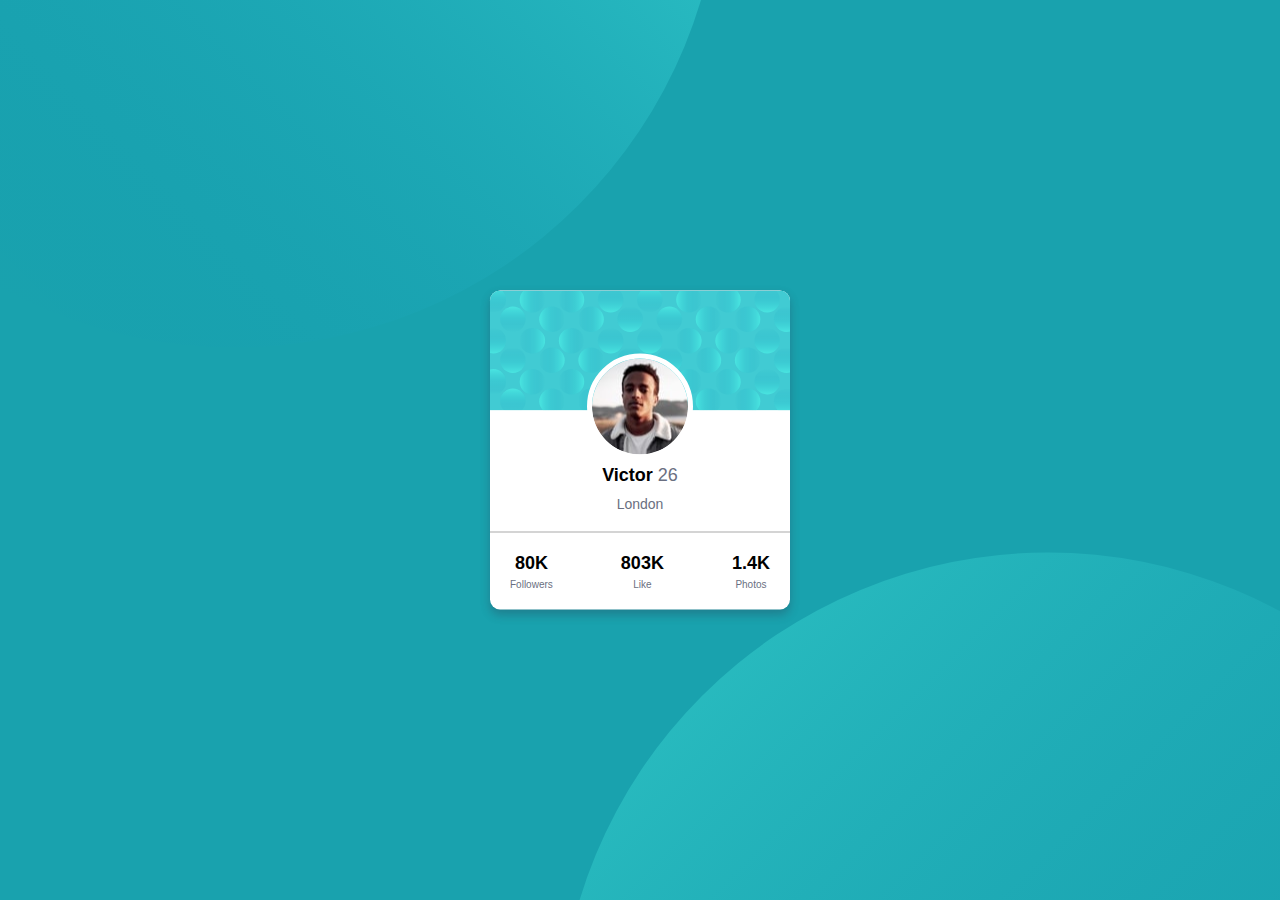
==== try-3.html @ 89b347c2 "Add files via upload" ====
<!DOCTYPE html>
<html lang="en">
  <head>
    <meta charset="UTF-8" />
    <meta http-equiv="X-UA-Compatible" content="IE=edge" />
    <meta name="viewport" content="width=device-width, initial-scale=1.0" />
    <link rel="stylesheet" href="try-3-style.css" />
    <!-- <link rel="stylesheet" href="https://fonts.google.com/specimen/Kumbh+Sans"> -->
    <title>Document</title>
  </head>
  <body>
    <div class="box">
      <img src="images/bg-pattern-top.svg" alt="" class="top" />
      <img src="images/bg-pattern-bottom.svg" alt="" class="bot" />
      <div class="cont">
        <div class="pic">
          <img src="images/bg-pattern-card.svg" alt="" class="cover" />
          <img src="images/image-victor.jpg" alt="" class="profile" />
        </div>
        <div class="txt">
          <h4>victor <span>26</span></h4>
          <p>london</p>
        </div>
        <div class="vw">
          <div class="vw-bx">
            <h4>80K</h4>
            <p>followers</p>
          </div>
          <div class="vw-bx">
            <h4>803K</h4>
            <p>like</p>
          </div>
          <div class="vw-bx">
            <h4>1.4K</h4>
            <p>photos</p>
          </div>
        </div>
      </div>
    </div>
  </body>
</html>
---- try-3-style.css ----
* {
  margin: 0;
  padding: 0;
  box-sizing: border-box;
}
:root {
  --main-color: ;
  --bg-color: hsl(185, 75%, 39%);
  --p-color: hsl(227, 10%, 46%);
  --rad: 10px;
}
p {
  color: var(--p-color);
}
h4 {
  font-size: 18px;
}
body {
  font-family: Arial, Helvetica, sans-serif;
  text-transform: capitalize;
}
.box {
  background-color: var(--bg-color);
  position: relative;
  height: 100vh;
  overflow: hidden;
}

.box .top {
  position: absolute;
  top: -70%;
  left: -20%;
  /* width: 400px; */
  max-width: 100%;
}
.box .bot {
  position: absolute;
  bottom: -70%;
  right: -20%;
  max-width: 100%;
}
@media (max-width: 767px) {
  .box .top {
    max-width: calc(100% + 200px);
    top: -200px;
    left: -350px;
  }
  .box .bot {
    max-width: calc(100% + 200px);
    bottom: -200px;
    right: -350px;
  }
}
/* -------cont------------ */
.cont {
  background-color: white;
  width: 300px;
  border-radius: var(--rad);
  position: absolute;
  top: 50%;
  left: 50%;
  transform: translate(-50%, -50%);
  -webkit-transform: translate(-50%, -50%);
  -moz-transform: translate(-50%, -50%);
  -ms-transform: translate(-50%, -50%);
  -o-transform: translate(-50%, -50%);
  -webkit-border-radius: var(--rad);
  -moz-border-radius: var(--rad);
  -ms-border-radius: var(--rad);
  -o-border-radius: var(--rad);
  box-shadow: 0px 5px 10px hsla(229, 23%, 23%, 0.301);
}
.cont .pic {
  position: relative;
  width: 300px;
}
.cont .pic .cover {
  width: 100%;
  border-top-left-radius: var(--rad);
  border-top-right-radius: var(--rad);
}
.cont .pic .profile {
  /*display: inline;
  */
  position: absolute;
  bottom: -40px;
  left: 50%;
  transform: translateX(-50%);
  -webkit-transform: translateX(-50%);
  -moz-transform: translateX(-50%);
  -ms-transform: translateX(-50%);
  -o-transform: translateX(-50%);
  outline: 5px solid white;
  border-radius: 50%;
  -webkit-border-radius: 50%;
  -moz-border-radius: 50%;
  -ms-border-radius: 50%;
  -o-border-radius: 50%;
}
/* --------txt------------ */
.txt {
  margin-top: 50px;
  margin-bottom: 20px;
  text-align: center;
}
.txt h4 {
  margin-bottom: 10px;
}
.txt h4 span {
  font-weight: normal;
  color: var(--p-color);
}
.txt p {
  font-size: 14px;
}
/* -----------vw----------- */
.vw {
  display: flex;
  justify-content: space-between;
  align-items: center;
  padding: 20px;
  border-top: 1px solid #aaa;
}
.vw .vw-bx {
  text-align: center;
}
.vw .vw-bx p {
  margin-top: 5px;
  font-size: 10px;
}
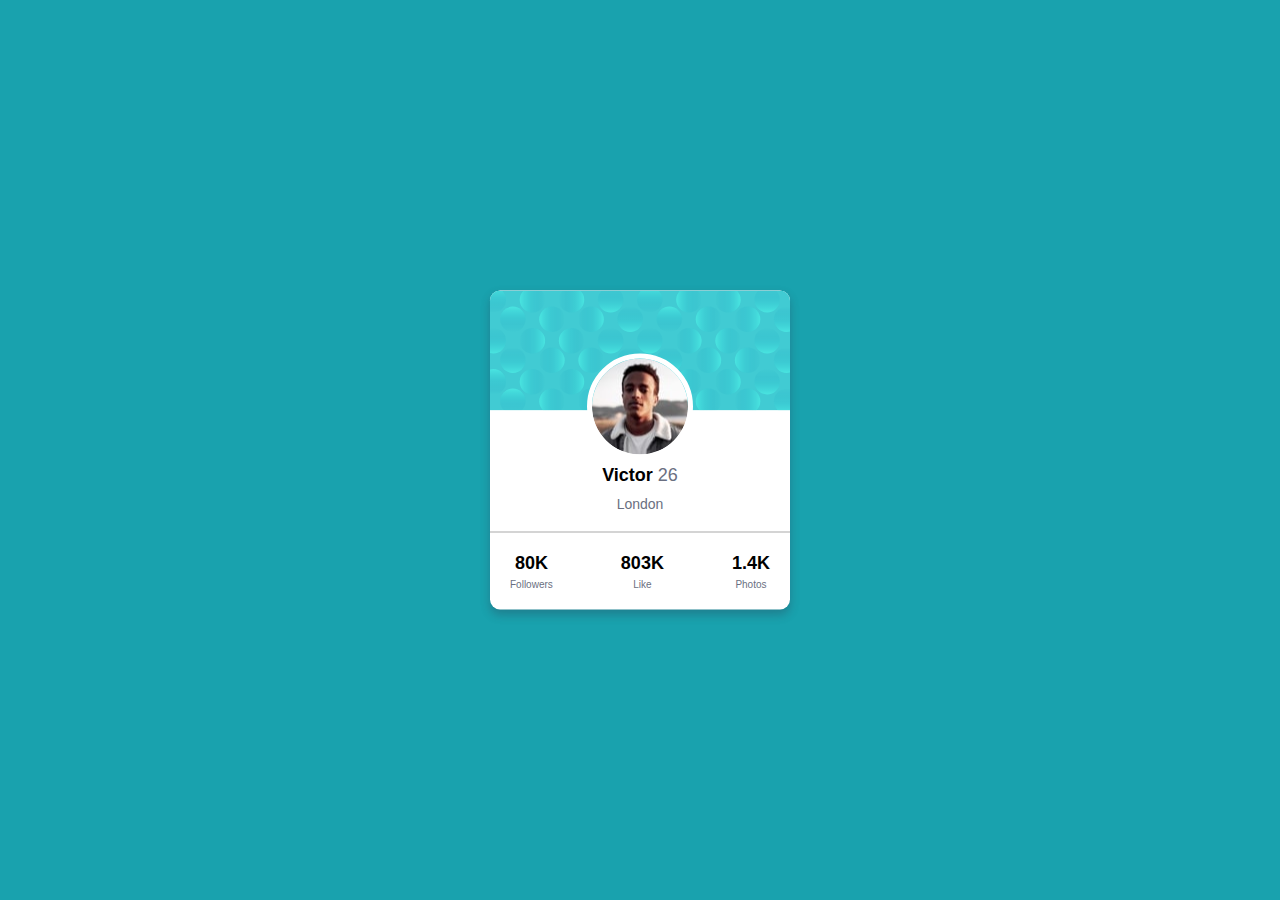
==== commit d8915544: "Update try-3.html" ====
--- a/try-3.html
+++ b/try-3.html
@@ -5,37 +5,39 @@
     <meta http-equiv="X-UA-Compatible" content="IE=edge" />
     <meta name="viewport" content="width=device-width, initial-scale=1.0" />
     <link rel="stylesheet" href="try-3-style.css" />
-    <!-- <link rel="stylesheet" href="https://fonts.google.com/specimen/Kumbh+Sans"> -->
     <title>Document</title>
   </head>
   <body>
     <div class="box">
-      <img src="images/bg-pattern-top.svg" alt="" class="top" />
-      <img src="images/bg-pattern-bottom.svg" alt="" class="bot" />
       <div class="cont">
-        <div class="pic">
-          <img src="images/bg-pattern-card.svg" alt="" class="cover" />
-          <img src="images/image-victor.jpg" alt="" class="profile" />
-        </div>
-        <div class="txt">
-          <h4>victor <span>26</span></h4>
-          <p>london</p>
-        </div>
-        <div class="vw">
-          <div class="vw-bx">
-            <h4>80K</h4>
-            <p>followers</p>
+        <div class="card">
+          <div class="pic">
+            <img src="images/bg-pattern-card.svg" alt="" class="cover" />
+            <img src="images/image-victor.jpg" alt="" class="profile" />
           </div>
-          <div class="vw-bx">
-            <h4>803K</h4>
-            <p>like</p>
+          <div class="txt">
+            <h4>victor <span>26</span></h4>
+            <p>london</p>
           </div>
-          <div class="vw-bx">
-            <h4>1.4K</h4>
-            <p>photos</p>
+          <div class="vw">
+            <div class="vw-bx">
+              <h4>80K</h4>
+              <p>followers</p>
+            </div>
+            <div class="vw-bx">
+              <h4>803K</h4>
+              <p>like</p>
+            </div>
+            <div class="vw-bx">
+              <h4>1.4K</h4>
+              <p>photos</p>
+            </div>
           </div>
         </div>
       </div>
     </div>
   </body>
 </html>
+<!-- challenge link=>front end mentor - html+css newbie level=try-3 
+  https://www.frontendmentor.io/challenges/profile-card-component-cfArpWshJ -->
+
